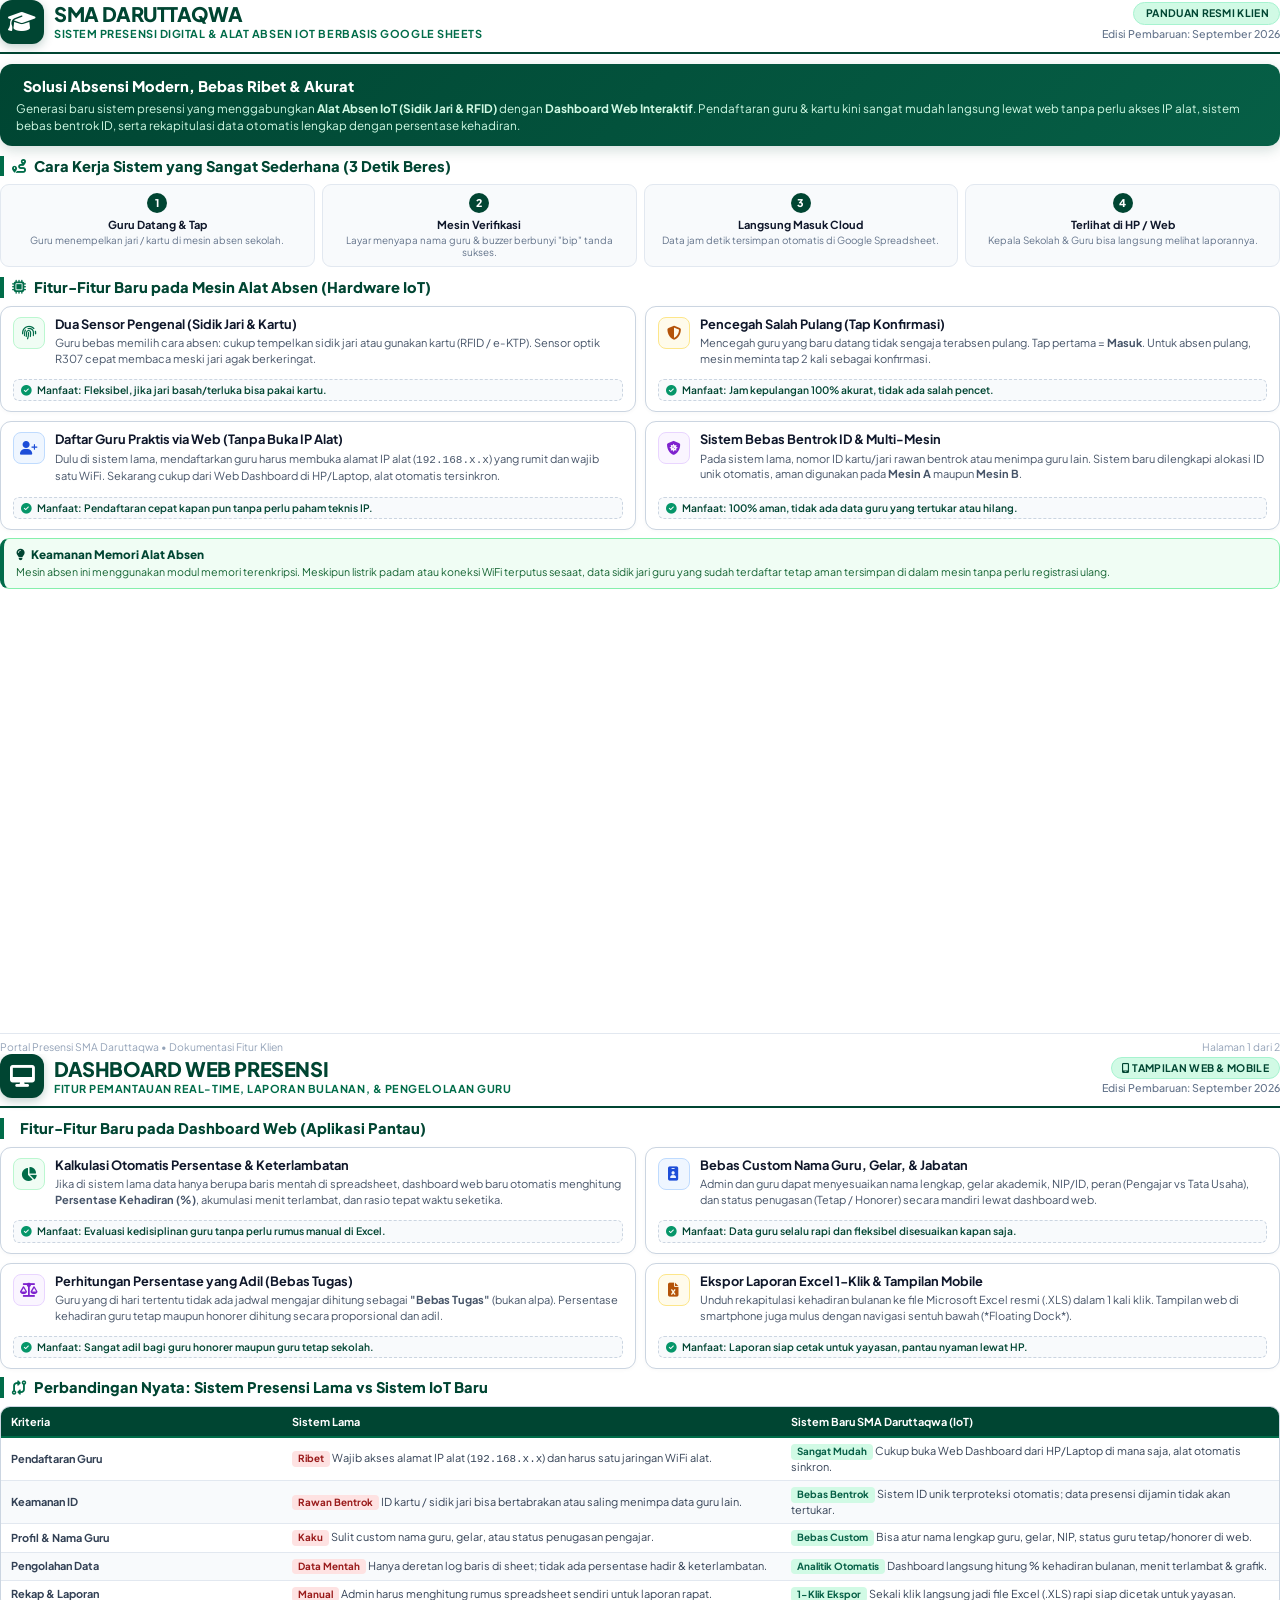
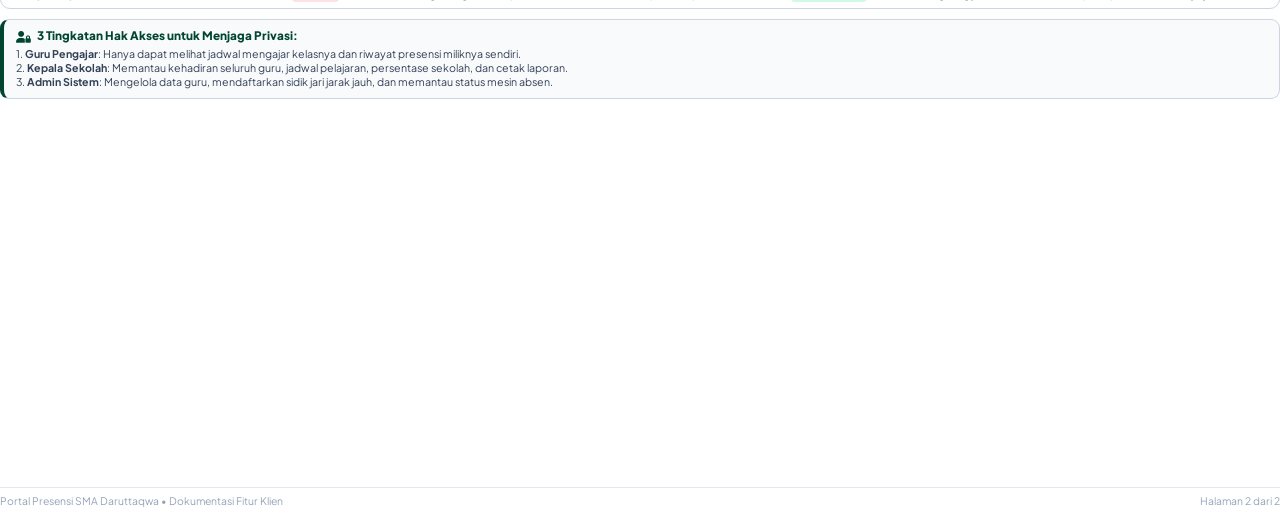
==== Brosur_Fitur_Presensi_SMA_Daruttaqwa.html @ 5dbf898b "feat: initial commit for Alat Absen IoT & Web Presensi Ecosystem" ====
<!DOCTYPE html>
<html lang="id">
<head>
  <meta charset="UTF-8">
  <title>Panduan & Daftar Fitur Baru - Sistem Presensi IoT SMA Daruttaqwa</title>
  <!-- Google Fonts: Plus Jakarta Sans -->
  <link rel="preconnect" href="https://fonts.googleapis.com">
  <link rel="preconnect" href="https://fonts.gstatic.com" crossorigin>
  <link href="https://fonts.googleapis.com/css2?family=Plus+Jakarta+Sans:wght@400;500;600;700;800&display=swap" rel="stylesheet">
  <!-- Font Awesome 6 Icons -->
  <link rel="stylesheet" href="https://cdnjs.cloudflare.com/ajax/libs/font-awesome/6.4.0/css/all.min.css">
  <style>
    @page {
      size: A4 portrait;
      margin: 9mm 11mm 9mm 11mm;
    }

    * {
      box-sizing: border-box;
      margin: 0;
      padding: 0;
      -webkit-print-color-adjust: exact !important;
      print-color-adjust: exact !important;
    }

    body {
      font-family: 'Plus Jakarta Sans', -apple-system, BlinkMacSystemFont, 'Segoe UI', Roboto, sans-serif;
      color: #1e293b;
      background: #ffffff;
      line-height: 1.4;
      font-size: 10pt;
    }

    .page {
      height: 279mm;
      max-height: 279mm;
      display: flex;
      flex-direction: column;
      justify-content: space-between;
      page-break-after: always;
      position: relative;
      overflow: hidden;
    }
    .page:last-child {
      page-break-after: avoid;
    }

    /* Header Banner */
    .doc-header {
      border-bottom: 2px solid #004532;
      padding-bottom: 8px;
      margin-bottom: 10px;
      display: flex;
      justify-content: space-between;
      align-items: center;
      flex-shrink: 0;
    }
    .doc-brand {
      display: flex;
      align-items: center;
      gap: 10px;
    }
    .brand-emblem {
      width: 44px;
      height: 44px;
      border-radius: 12px;
      background: #004532;
      color: #ffffff;
      display: flex;
      align-items: center;
      justify-content: center;
      font-size: 22px;
      box-shadow: 0 3px 10px rgba(0, 69, 50, 0.25);
    }
    .brand-title h1 {
      font-size: 15pt;
      font-weight: 800;
      color: #004532;
      letter-spacing: -0.02em;
      line-height: 1.15;
    }
    .brand-title p {
      font-size: 8.2pt;
      color: #006c49;
      font-weight: 700;
      text-transform: uppercase;
      letter-spacing: 0.05em;
      margin-top: 1px;
    }
    .doc-meta {
      text-align: right;
    }
    .badge-official {
      display: inline-block;
      background: #d1fae5;
      color: #004532;
      border: 1px solid #a7f3d0;
      padding: 3px 10px;
      border-radius: 20px;
      font-size: 7.8pt;
      font-weight: 700;
      text-transform: uppercase;
      letter-spacing: 0.03em;
    }
    .doc-meta .date-text {
      font-size: 8pt;
      color: #64748b;
      margin-top: 2px;
      font-weight: 500;
    }

    /* Executive Hero Box */
    .hero-summary {
      background: linear-gradient(135deg, #004532 0%, #065f46 100%);
      color: #ffffff;
      border-radius: 12px;
      padding: 12px 16px;
      margin-bottom: 10px;
      box-shadow: 0 4px 14px rgba(0, 69, 50, 0.18);
      flex-shrink: 0;
    }
    .hero-summary h2 {
      font-size: 11pt;
      font-weight: 800;
      margin-bottom: 3px;
      display: flex;
      align-items: center;
      gap: 7px;
      color: #ffffff;
    }
    .hero-summary p {
      font-size: 8.8pt;
      color: #d1fae5;
      line-height: 1.45;
    }

    /* Section Headings */
    .section-title {
      font-size: 11pt;
      font-weight: 800;
      color: #004532;
      margin: 8px 0 8px 0;
      display: flex;
      align-items: center;
      gap: 8px;
      border-left: 4px solid #006c49;
      padding-left: 8px;
      flex-shrink: 0;
    }
    .section-title i {
      font-size: 10.5pt;
      color: #006c49;
    }

    /* Grid of Feature Cards */
    .feature-grid {
      display: grid;
      grid-template-columns: 1fr 1fr;
      gap: 9px;
      margin-bottom: 8px;
      flex-shrink: 0;
    }

    .feature-card {
      background: #ffffff;
      border: 1px solid #cbd5e1;
      border-radius: 11px;
      padding: 10px 12px;
      box-shadow: 0 1px 4px rgba(0, 0, 0, 0.03);
      display: flex;
      flex-direction: column;
      justify-content: space-between;
    }
    .feature-card-header {
      display: flex;
      align-items: flex-start;
      gap: 10px;
      margin-bottom: 6px;
    }
    .feature-icon-box {
      width: 32px;
      height: 32px;
      border-radius: 8px;
      background: #f0fdf4;
      border: 1px solid #bbf7d0;
      color: #006c49;
      display: flex;
      align-items: center;
      justify-content: center;
      font-size: 14px;
      flex-shrink: 0;
    }
    .feature-icon-box.accent-orange {
      background: #fffbeb;
      border-color: #fde68a;
      color: #b45309;
    }
    .feature-icon-box.accent-blue {
      background: #eff6ff;
      border-color: #bfdbfe;
      color: #1d4ed8;
    }
    .feature-icon-box.accent-purple {
      background: #faf5ff;
      border-color: #e9d5ff;
      color: #7e22ce;
    }

    .feature-card-title {
      font-size: 9.6pt;
      font-weight: 700;
      color: #0f172a;
      line-height: 1.2;
    }
    .feature-card-desc {
      font-size: 8.3pt;
      color: #475569;
      line-height: 1.4;
      margin-top: 3px;
    }
    .feature-pill-benefit {
      margin-top: 7px;
      padding: 3px 7px;
      background: #f8fafc;
      border: 1px dashed #cbd5e1;
      border-radius: 6px;
      font-size: 7.7pt;
      color: #004532;
      font-weight: 600;
      display: flex;
      align-items: center;
      gap: 5px;
    }
    .feature-pill-benefit i {
      color: #059669;
      font-size: 8pt;
    }

    /* Highlight Comparison Table */
    .table-container {
      margin: 8px 0 10px 0;
      border: 1px solid #cbd5e1;
      border-radius: 10px;
      overflow: hidden;
      flex-shrink: 0;
    }
    table.compare-table {
      width: 100%;
      border-collapse: collapse;
      font-size: 8.2pt;
      text-align: left;
    }
    table.compare-table th {
      background: #004532;
      color: #ffffff;
      padding: 7px 10px;
      font-weight: 700;
      border-bottom: 2px solid #006c49;
    }
    table.compare-table td {
      padding: 6px 10px;
      border-bottom: 1px solid #e2e8f0;
      color: #334155;
      vertical-align: middle;
      line-height: 1.35;
    }
    table.compare-table tr:nth-child(even) td {
      background: #f8fafc;
    }
    table.compare-table tr:last-child td {
      border-bottom: none;
    }
    .tag-old {
      display: inline-block;
      padding: 1px 6px;
      background: #fee2e2;
      color: #991b1b;
      border-radius: 4px;
      font-size: 7.4pt;
      font-weight: 700;
    }
    .tag-new {
      display: inline-block;
      padding: 1px 6px;
      background: #d1fae5;
      color: #065f46;
      border-radius: 4px;
      font-size: 7.4pt;
      font-weight: 700;
    }

    /* Flow Step Pills */
    .flow-steps {
      display: flex;
      gap: 7px;
      margin-bottom: 10px;
      flex-shrink: 0;
    }
    .flow-step-item {
      flex: 1;
      background: #f8fafc;
      border: 1px solid #e2e8f0;
      border-radius: 9px;
      padding: 8px 6px;
      text-align: center;
    }
    .flow-number {
      width: 20px;
      height: 20px;
      border-radius: 50%;
      background: #004532;
      color: #ffffff;
      font-size: 8pt;
      font-weight: 800;
      display: flex;
      align-items: center;
      justify-content: center;
      margin: 0 auto 4px auto;
    }
    .flow-title {
      font-size: 8.3pt;
      font-weight: 700;
      color: #0f172a;
      margin-bottom: 1px;
    }
    .flow-desc {
      font-size: 7.4pt;
      color: #64748b;
      line-height: 1.25;
    }

    /* Callout Alert */
    .callout-box {
      background: #f0fdf4;
      border: 1px solid #86efac;
      border-left: 4px solid #006c49;
      border-radius: 9px;
      padding: 8px 12px;
      margin-top: 4px;
      flex-shrink: 0;
    }
    .callout-box h4 {
      font-size: 8.8pt;
      font-weight: 800;
      color: #004532;
      margin-bottom: 2px;
      display: flex;
      align-items: center;
      gap: 6px;
    }
    .callout-box p {
      font-size: 8pt;
      color: #166534;
      line-height: 1.35;
    }

    /* Footer Note */
    .doc-footer {
      border-top: 1px solid #e2e8f0;
      padding-top: 6px;
      margin-top: auto;
      display: flex;
      justify-content: space-between;
      align-items: center;
      font-size: 7.8pt;
      color: #94a3b8;
      flex-shrink: 0;
    }
  </style>
</head>
<body>

  <!-- ==================== HALAMAN 1: PENGANTAR & FITUR ALAT ABSEN ==================== -->
  <div class="page">
    <div>
      <div class="doc-header">
        <div class="doc-brand">
          <div class="brand-emblem">
            <i class="fa-solid fa-graduation-cap"></i>
          </div>
          <div class="brand-title">
            <h1>SMA DARUTTAQWA</h1>
            <p>Sistem Presensi Digital & Alat Absen IoT Berbasis Google Sheets</p>
          </div>
        </div>
        <div class="doc-meta">
          <span class="badge-official"><i class="fa-solid fa-shield-check"></i> Panduan Resmi Klien</span>
          <div class="date-text">Edisi Pembaruan: September 2026</div>
        </div>
      </div>

      <!-- Hero Summary -->
      <div class="hero-summary">
        <h2><i class="fa-solid fa-sparkles"></i> Solusi Absensi Modern, Bebas Ribet & Akurat</h2>
        <p>
          Generasi baru sistem presensi yang menggabungkan <strong>Alat Absen IoT (Sidik Jari & RFID)</strong> dengan <strong>Dashboard Web Interaktif</strong>. Pendaftaran guru & kartu kini sangat mudah langsung lewat web tanpa perlu akses IP alat, sistem bebas bentrok ID, serta rekapitulasi data otomatis lengkap dengan persentase kehadiran.
        </p>
      </div>

      <!-- Alur Kerja Sederhana -->
      <div class="section-title">
        <i class="fa-solid fa-route"></i>
        <span>Cara Kerja Sistem yang Sangat Sederhana (3 Detik Beres)</span>
      </div>

      <div class="flow-steps">
        <div class="flow-step-item">
          <div class="flow-number">1</div>
          <div class="flow-title">Guru Datang & Tap</div>
          <div class="flow-desc">Guru menempelkan jari / kartu di mesin absen sekolah.</div>
        </div>
        <div class="flow-step-item">
          <div class="flow-number">2</div>
          <div class="flow-title">Mesin Verifikasi</div>
          <div class="flow-desc">Layar menyapa nama guru & buzzer berbunyi "bip" tanda sukses.</div>
        </div>
        <div class="flow-step-item">
          <div class="flow-number">3</div>
          <div class="flow-title">Langsung Masuk Cloud</div>
          <div class="flow-desc">Data jam detik tersimpan otomatis di Google Spreadsheet.</div>
        </div>
        <div class="flow-step-item">
          <div class="flow-number">4</div>
          <div class="flow-title">Terlihat di HP / Web</div>
          <div class="flow-desc">Kepala Sekolah & Guru bisa langsung melihat laporannya.</div>
        </div>
      </div>

      <!-- Fitur Bagian 1: Alat Absen Fisik -->
      <div class="section-title">
        <i class="fa-solid fa-microchip"></i>
        <span>Fitur-Fitur Baru pada Mesin Alat Absen (Hardware IoT)</span>
      </div>

      <div class="feature-grid">
        <!-- Feature 1 -->
        <div class="feature-card">
          <div class="feature-card-header">
            <div class="feature-icon-box">
              <i class="fa-solid fa-fingerprint"></i>
            </div>
            <div>
              <div class="feature-card-title">Dua Sensor Pengenal (Sidik Jari & Kartu)</div>
              <div class="feature-card-desc">
                Guru bebas memilih cara absen: cukup tempelkan sidik jari atau gunakan kartu (RFID / e-KTP). Sensor optik R307 cepat membaca meski jari agak berkeringat.
              </div>
            </div>
          </div>
          <div class="feature-pill-benefit">
            <i class="fa-solid fa-check-circle"></i>
            <span>Manfaat: Fleksibel, jika jari basah/terluka bisa pakai kartu.</span>
          </div>
        </div>

        <!-- Feature 2 -->
        <div class="feature-card">
          <div class="feature-card-header">
            <div class="feature-icon-box accent-orange">
              <i class="fa-solid fa-shield-halved"></i>
            </div>
            <div>
              <div class="feature-card-title">Pencegah Salah Pulang (Tap Konfirmasi)</div>
              <div class="feature-card-desc">
                Mencegah guru yang baru datang tidak sengaja terabsen pulang. Tap pertama = <strong>Masuk</strong>. Untuk absen pulang, mesin meminta tap 2 kali sebagai konfirmasi.
              </div>
            </div>
          </div>
          <div class="feature-pill-benefit">
            <i class="fa-solid fa-check-circle"></i>
            <span>Manfaat: Jam kepulangan 100% akurat, tidak ada salah pencet.</span>
          </div>
        </div>

        <!-- Feature 3 -->
        <div class="feature-card">
          <div class="feature-card-header">
            <div class="feature-icon-box accent-blue">
              <i class="fa-solid fa-user-plus"></i>
            </div>
            <div>
              <div class="feature-card-title">Daftar Guru Praktis via Web (Tanpa Buka IP Alat)</div>
              <div class="feature-card-desc">
                Dulu di sistem lama, mendaftarkan guru harus membuka alamat IP alat (<code>192.168.x.x</code>) yang rumit dan wajib satu WiFi. Sekarang cukup dari Web Dashboard di HP/Laptop, alat otomatis tersinkron.
              </div>
            </div>
          </div>
          <div class="feature-pill-benefit">
            <i class="fa-solid fa-check-circle"></i>
            <span>Manfaat: Pendaftaran cepat kapan pun tanpa perlu paham teknis IP.</span>
          </div>
        </div>

        <!-- Feature 4 -->
        <div class="feature-card">
          <div class="feature-card-header">
            <div class="feature-icon-box accent-purple">
              <i class="fa-solid fa-shield-virus"></i>
            </div>
            <div>
              <div class="feature-card-title">Sistem Bebas Bentrok ID & Multi-Mesin</div>
              <div class="feature-card-desc">
                Pada sistem lama, nomor ID kartu/jari rawan bentrok atau menimpa guru lain. Sistem baru dilengkapi alokasi ID unik otomatis, aman digunakan pada <strong>Mesin A</strong> maupun <strong>Mesin B</strong>.
              </div>
            </div>
          </div>
          <div class="feature-pill-benefit">
            <i class="fa-solid fa-check-circle"></i>
            <span>Manfaat: 100% aman, tidak ada data guru yang tertukar atau hilang.</span>
          </div>
        </div>
      </div>

      <div class="callout-box">
        <h4><i class="fa-solid fa-lightbulb"></i> Keamanan Memori Alat Absen</h4>
        <p>Mesin absen ini menggunakan modul memori terenkripsi. Meskipun listrik padam atau koneksi WiFi terputus sesaat, data sidik jari guru yang sudah terdaftar tetap aman tersimpan di dalam mesin tanpa perlu registrasi ulang.</p>
      </div>
    </div>

    <div class="doc-footer">
      <span>Portal Presensi SMA Daruttaqwa &bull; Dokumentasi Fitur Klien</span>
      <span>Halaman 1 dari 2</span>
    </div>
  </div>

  <!-- ==================== HALAMAN 2: FITUR WEB DASHBOARD & PERBANDINGAN ==================== -->
  <div class="page">
    <div>
      <div class="doc-header">
        <div class="doc-brand">
          <div class="brand-emblem">
            <i class="fa-solid fa-desktop"></i>
          </div>
          <div class="brand-title">
            <h1>DASHBOARD WEB PRESENSI</h1>
            <p>Fitur Pemantauan Real-Time, Laporan Bulanan, & Pengelolaan Guru</p>
          </div>
        </div>
        <div class="doc-meta">
          <span class="badge-official"><i class="fa-solid fa-mobile-screen"></i> Tampilan Web & Mobile</span>
          <div class="date-text">Edisi Pembaruan: September 2026</div>
        </div>
      </div>

      <!-- Fitur Bagian 2: Web Dashboard -->
      <div class="section-title">
        <i class="fa-solid fa-browser"></i>
        <span>Fitur-Fitur Baru pada Dashboard Web (Aplikasi Pantau)</span>
      </div>

      <div class="feature-grid">
        <!-- Feature 5 -->
        <div class="feature-card">
          <div class="feature-card-header">
            <div class="feature-icon-box">
              <i class="fa-solid fa-chart-pie"></i>
            </div>
            <div>
              <div class="feature-card-title">Kalkulasi Otomatis Persentase & Keterlambatan</div>
              <div class="feature-card-desc">
                Jika di sistem lama data hanya berupa baris mentah di spreadsheet, dashboard web baru otomatis menghitung <strong>Persentase Kehadiran (%)</strong>, akumulasi menit terlambat, dan rasio tepat waktu seketika.
              </div>
            </div>
          </div>
          <div class="feature-pill-benefit">
            <i class="fa-solid fa-check-circle"></i>
            <span>Manfaat: Evaluasi kedisiplinan guru tanpa perlu rumus manual di Excel.</span>
          </div>
        </div>

        <!-- Feature 6 -->
        <div class="feature-card">
          <div class="feature-card-header">
            <div class="feature-icon-box accent-blue">
              <i class="fa-solid fa-id-badge"></i>
            </div>
            <div>
              <div class="feature-card-title">Bebas Custom Nama Guru, Gelar, & Jabatan</div>
              <div class="feature-card-desc">
                Admin dan guru dapat menyesuaikan nama lengkap, gelar akademik, NIP/ID, peran (Pengajar vs Tata Usaha), dan status penugasan (Tetap / Honorer) secara mandiri lewat dashboard web.
              </div>
            </div>
          </div>
          <div class="feature-pill-benefit">
            <i class="fa-solid fa-check-circle"></i>
            <span>Manfaat: Data guru selalu rapi dan fleksibel disesuaikan kapan saja.</span>
          </div>
        </div>

        <!-- Feature 7 -->
        <div class="feature-card">
          <div class="feature-card-header">
            <div class="feature-icon-box accent-purple">
              <i class="fa-solid fa-scale-balanced"></i>
            </div>
            <div>
              <div class="feature-card-title">Perhitungan Persentase yang Adil (Bebas Tugas)</div>
              <div class="feature-card-desc">
                Guru yang di hari tertentu tidak ada jadwal mengajar dihitung sebagai <strong>"Bebas Tugas"</strong> (bukan alpa). Persentase kehadiran guru tetap maupun honorer dihitung secara proporsional dan adil.
              </div>
            </div>
          </div>
          <div class="feature-pill-benefit">
            <i class="fa-solid fa-check-circle"></i>
            <span>Manfaat: Sangat adil bagi guru honorer maupun guru tetap sekolah.</span>
          </div>
        </div>

        <!-- Feature 8 -->
        <div class="feature-card">
          <div class="feature-card-header">
            <div class="feature-icon-box accent-orange">
              <i class="fa-solid fa-file-excel"></i>
            </div>
            <div>
              <div class="feature-card-title">Ekspor Laporan Excel 1-Klik & Tampilan Mobile</div>
              <div class="feature-card-desc">
                Unduh rekapitulasi kehadiran bulanan ke file Microsoft Excel resmi (.XLS) dalam 1 kali klik. Tampilan web di smartphone juga mulus dengan navigasi sentuh bawah (*Floating Dock*).
              </div>
            </div>
          </div>
          <div class="feature-pill-benefit">
            <i class="fa-solid fa-check-circle"></i>
            <span>Manfaat: Laporan siap cetak untuk yayasan, pantau nyaman lewat HP.</span>
          </div>
        </div>
      </div>

      <!-- Perbandingan Mesin Jadul vs Sistem Baru IoT -->
      <div class="section-title">
        <i class="fa-solid fa-code-compare"></i>
        <span>Perbandingan Nyata: Sistem Presensi Lama vs Sistem IoT Baru</span>
      </div>

      <div class="table-container">
        <table class="compare-table">
          <thead>
            <tr>
              <th style="width: 22%;">Kriteria</th>
              <th style="width: 39%;">Sistem Lama</th>
              <th style="width: 39%;">Sistem Baru SMA Daruttaqwa (IoT)</th>
            </tr>
          </thead>
          <tbody>
            <tr>
              <td><strong>Pendaftaran Guru</strong></td>
              <td><span class="tag-old">Ribet</span> Wajib akses alamat IP alat (<code>192.168.x.x</code>) dan harus satu jaringan WiFi alat.</td>
              <td><span class="tag-new">Sangat Mudah</span> Cukup buka Web Dashboard dari HP/Laptop di mana saja, alat otomatis sinkron.</td>
            </tr>
            <tr>
              <td><strong>Keamanan ID</strong></td>
              <td><span class="tag-old">Rawan Bentrok</span> ID kartu / sidik jari bisa bertabrakan atau saling menimpa data guru lain.</td>
              <td><span class="tag-new">Bebas Bentrok</span> Sistem ID unik terproteksi otomatis; data presensi dijamin tidak akan tertukar.</td>
            </tr>
            <tr>
              <td><strong>Profil & Nama Guru</strong></td>
              <td><span class="tag-old">Kaku</span> Sulit custom nama guru, gelar, atau status penugasan pengajar.</td>
              <td><span class="tag-new">Bebas Custom</span> Bisa atur nama lengkap guru, gelar, NIP, status guru tetap/honorer di web.</td>
            </tr>
            <tr>
              <td><strong>Pengolahan Data</strong></td>
              <td><span class="tag-old">Data Mentah</span> Hanya deretan log baris di sheet; tidak ada persentase hadir & keterlambatan.</td>
              <td><span class="tag-new">Analitik Otomatis</span> Dashboard langsung hitung % kehadiran bulanan, menit terlambat & grafik.</td>
            </tr>
            <tr>
              <td><strong>Rekap & Laporan</strong></td>
              <td><span class="tag-old">Manual</span> Admin harus menghitung rumus spreadsheet sendiri untuk laporan rapat.</td>
              <td><span class="tag-new">1-Klik Ekspor</span> Sekali klik langsung jadi file Excel (.XLS) rapi siap dicetak untuk yayasan.</td>
            </tr>
          </tbody>
        </table>
      </div>

      <!-- Ringkasan Hak Akses Akun -->
      <div class="callout-box" style="background: #f8fafc; border-color: #cbd5e1; border-left-color: #004532;">
        <h4><i class="fa-solid fa-user-lock"></i> 3 Tingkatan Hak Akses untuk Menjaga Privasi:</h4>
        <p style="color: #334155; margin-top: 2px;">
          1. <strong>Guru Pengajar</strong>: Hanya dapat melihat jadwal mengajar kelasnya dan riwayat presensi miliknya sendiri.<br>
          2. <strong>Kepala Sekolah</strong>: Memantau kehadiran seluruh guru, jadwal pelajaran, persentase sekolah, dan cetak laporan.<br>
          3. <strong>Admin Sistem</strong>: Mengelola data guru, mendaftarkan sidik jari jarak jauh, dan memantau status mesin absen.
        </p>
      </div>
    </div>

    <div class="doc-footer">
      <span>Portal Presensi SMA Daruttaqwa &bull; Dokumentasi Fitur Klien</span>
      <span>Halaman 2 dari 2</span>
    </div>
  </div>

</body>
</html>
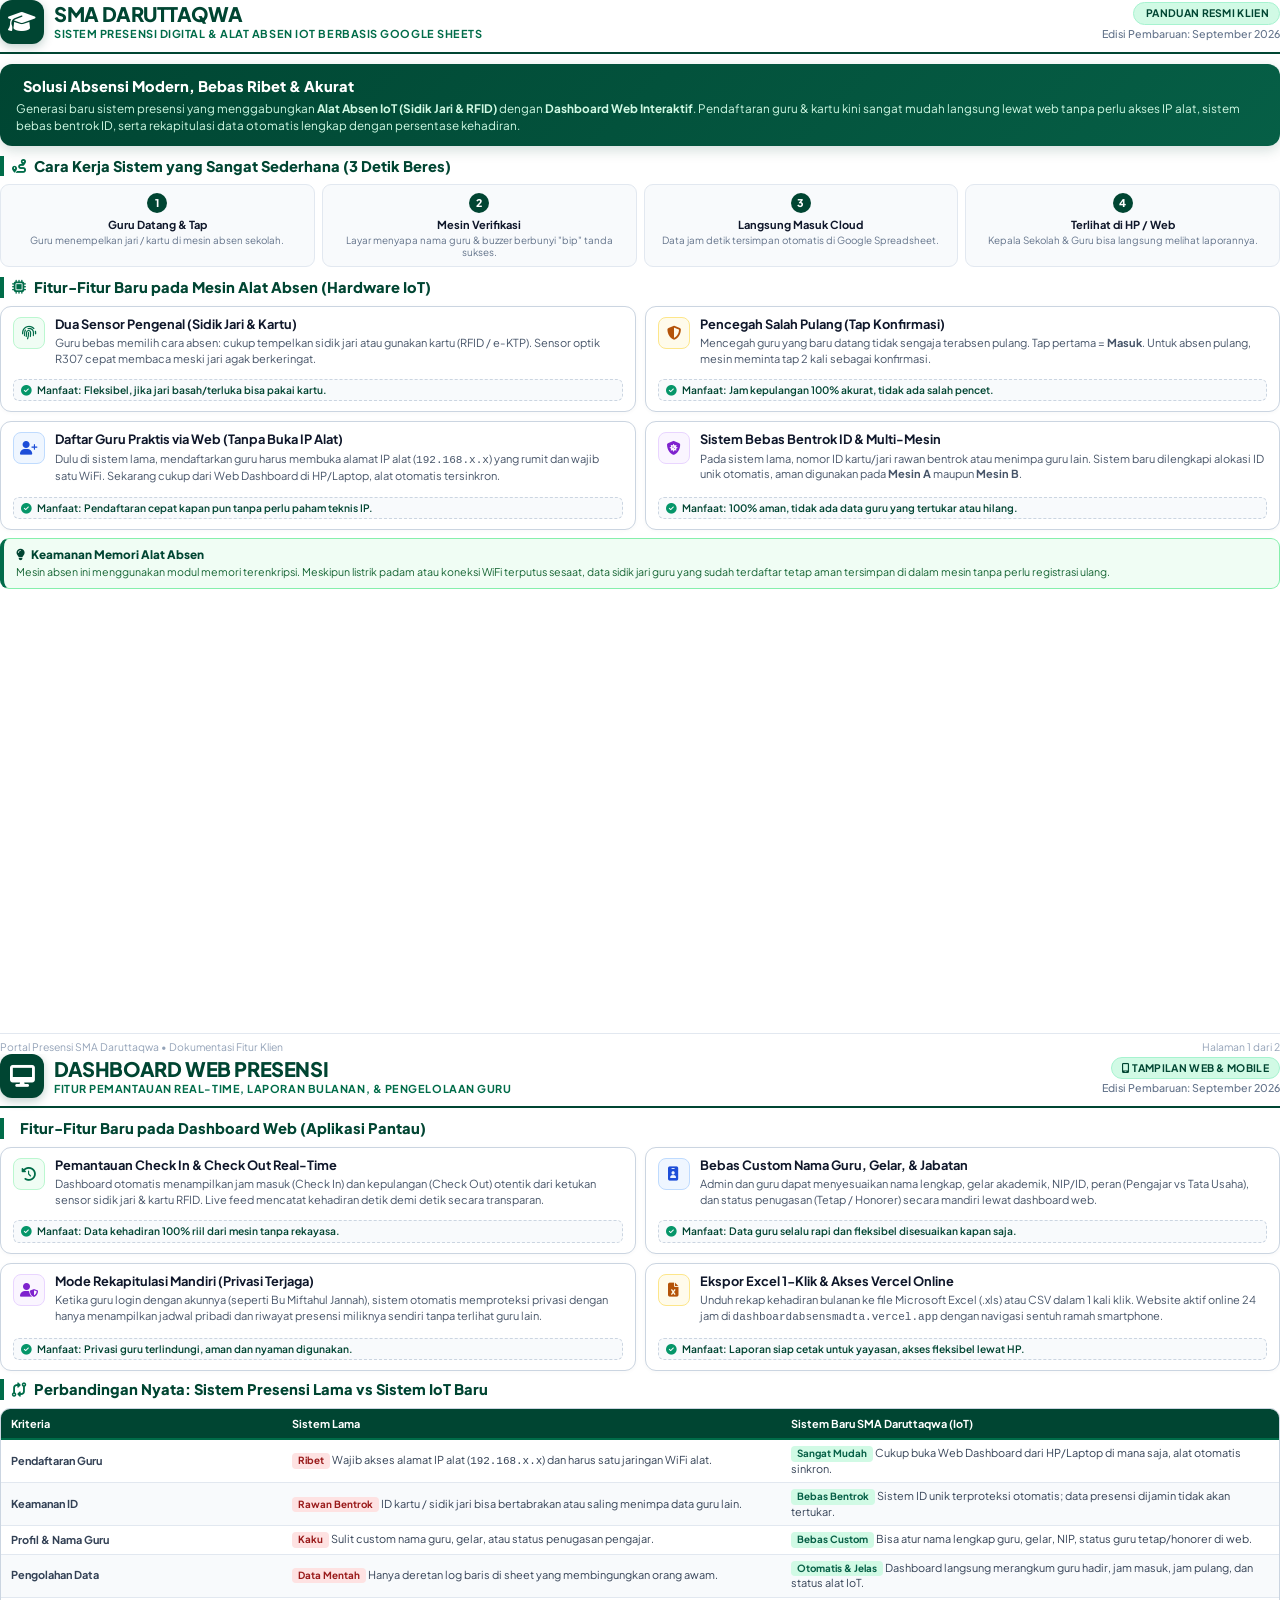
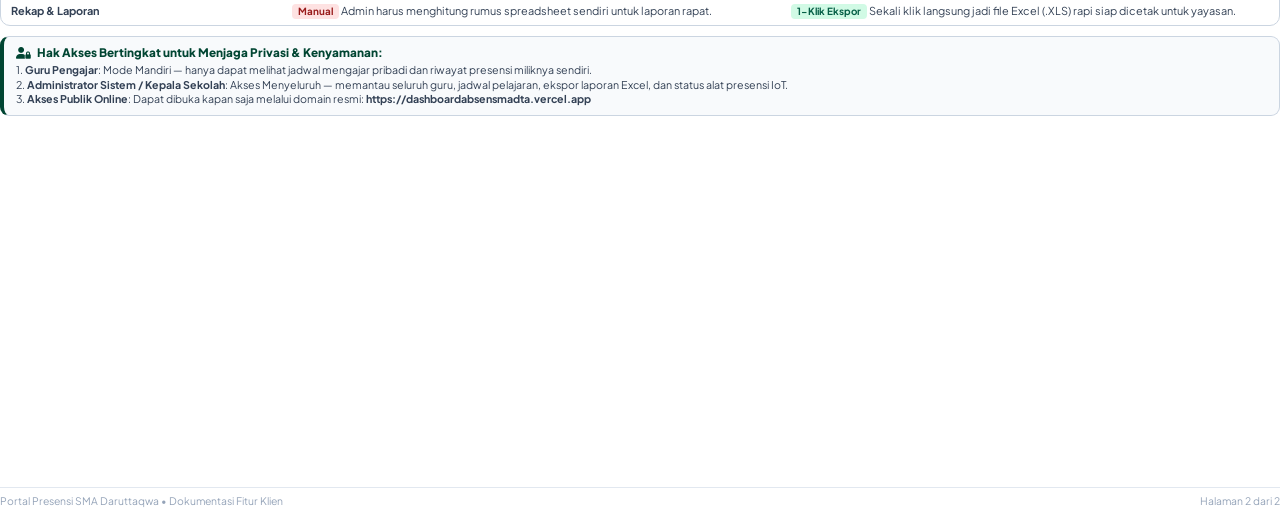
==== commit 2cfc23a1: "docs: create and publish comprehensive 2-page PDF guide explaining all dashboard features for genera" ====
--- a/Brosur_Fitur_Presensi_SMA_Daruttaqwa.html
+++ b/Brosur_Fitur_Presensi_SMA_Daruttaqwa.html
@@ -552,18 +552,18 @@
         <div class="feature-card">
           <div class="feature-card-header">
             <div class="feature-icon-box">
-              <i class="fa-solid fa-chart-pie"></i>
-            </div>
-            <div>
-              <div class="feature-card-title">Kalkulasi Otomatis Persentase & Keterlambatan</div>
-              <div class="feature-card-desc">
-                Jika di sistem lama data hanya berupa baris mentah di spreadsheet, dashboard web baru otomatis menghitung <strong>Persentase Kehadiran (%)</strong>, akumulasi menit terlambat, dan rasio tepat waktu seketika.
-              </div>
-            </div>
-          </div>
-          <div class="feature-pill-benefit">
-            <i class="fa-solid fa-check-circle"></i>
-            <span>Manfaat: Evaluasi kedisiplinan guru tanpa perlu rumus manual di Excel.</span>
+              <i class="fa-solid fa-clock-rotate-left"></i>
+            </div>
+            <div>
+              <div class="feature-card-title">Pemantauan Check In & Check Out Real-Time</div>
+              <div class="feature-card-desc">
+                Dashboard otomatis menampilkan jam masuk (Check In) dan kepulangan (Check Out) otentik dari ketukan sensor sidik jari & kartu RFID. Live feed mencatat kehadiran detik demi detik secara transparan.
+              </div>
+            </div>
+          </div>
+          <div class="feature-pill-benefit">
+            <i class="fa-solid fa-check-circle"></i>
+            <span>Manfaat: Data kehadiran 100% riil dari mesin tanpa rekayasa.</span>
           </div>
         </div>
 
@@ -590,18 +590,18 @@
         <div class="feature-card">
           <div class="feature-card-header">
             <div class="feature-icon-box accent-purple">
-              <i class="fa-solid fa-scale-balanced"></i>
-            </div>
-            <div>
-              <div class="feature-card-title">Perhitungan Persentase yang Adil (Bebas Tugas)</div>
-              <div class="feature-card-desc">
-                Guru yang di hari tertentu tidak ada jadwal mengajar dihitung sebagai <strong>"Bebas Tugas"</strong> (bukan alpa). Persentase kehadiran guru tetap maupun honorer dihitung secara proporsional dan adil.
-              </div>
-            </div>
-          </div>
-          <div class="feature-pill-benefit">
-            <i class="fa-solid fa-check-circle"></i>
-            <span>Manfaat: Sangat adil bagi guru honorer maupun guru tetap sekolah.</span>
+              <i class="fa-solid fa-user-shield"></i>
+            </div>
+            <div>
+              <div class="feature-card-title">Mode Rekapitulasi Mandiri (Privasi Terjaga)</div>
+              <div class="feature-card-desc">
+                Ketika guru login dengan akunnya (seperti Bu Miftahul Jannah), sistem otomatis memproteksi privasi dengan hanya menampilkan jadwal pribadi dan riwayat presensi miliknya sendiri tanpa terlihat guru lain.
+              </div>
+            </div>
+          </div>
+          <div class="feature-pill-benefit">
+            <i class="fa-solid fa-check-circle"></i>
+            <span>Manfaat: Privasi guru terlindungi, aman dan nyaman digunakan.</span>
           </div>
         </div>
 
@@ -612,15 +612,15 @@
               <i class="fa-solid fa-file-excel"></i>
             </div>
             <div>
-              <div class="feature-card-title">Ekspor Laporan Excel 1-Klik & Tampilan Mobile</div>
-              <div class="feature-card-desc">
-                Unduh rekapitulasi kehadiran bulanan ke file Microsoft Excel resmi (.XLS) dalam 1 kali klik. Tampilan web di smartphone juga mulus dengan navigasi sentuh bawah (*Floating Dock*).
-              </div>
-            </div>
-          </div>
-          <div class="feature-pill-benefit">
-            <i class="fa-solid fa-check-circle"></i>
-            <span>Manfaat: Laporan siap cetak untuk yayasan, pantau nyaman lewat HP.</span>
+              <div class="feature-card-title">Ekspor Excel 1-Klik & Akses Vercel Online</div>
+              <div class="feature-card-desc">
+                Unduh rekap kehadiran bulanan ke file Microsoft Excel (.xls) atau CSV dalam 1 kali klik. Website aktif online 24 jam di <code>dashboardabsensmadta.vercel.app</code> dengan navigasi sentuh ramah smartphone.
+              </div>
+            </div>
+          </div>
+          <div class="feature-pill-benefit">
+            <i class="fa-solid fa-check-circle"></i>
+            <span>Manfaat: Laporan siap cetak untuk yayasan, akses fleksibel lewat HP.</span>
           </div>
         </div>
       </div>
@@ -658,8 +658,8 @@
             </tr>
             <tr>
               <td><strong>Pengolahan Data</strong></td>
-              <td><span class="tag-old">Data Mentah</span> Hanya deretan log baris di sheet; tidak ada persentase hadir & keterlambatan.</td>
-              <td><span class="tag-new">Analitik Otomatis</span> Dashboard langsung hitung % kehadiran bulanan, menit terlambat & grafik.</td>
+              <td><span class="tag-old">Data Mentah</span> Hanya deretan log baris di sheet yang membingungkan orang awam.</td>
+              <td><span class="tag-new">Otomatis & Jelas</span> Dashboard langsung merangkum guru hadir, jam masuk, jam pulang, dan status alat IoT.</td>
             </tr>
             <tr>
               <td><strong>Rekap & Laporan</strong></td>
@@ -672,11 +672,11 @@
 
       <!-- Ringkasan Hak Akses Akun -->
       <div class="callout-box" style="background: #f8fafc; border-color: #cbd5e1; border-left-color: #004532;">
-        <h4><i class="fa-solid fa-user-lock"></i> 3 Tingkatan Hak Akses untuk Menjaga Privasi:</h4>
+        <h4><i class="fa-solid fa-user-lock"></i> Hak Akses Bertingkat untuk Menjaga Privasi & Kenyamanan:</h4>
         <p style="color: #334155; margin-top: 2px;">
-          1. <strong>Guru Pengajar</strong>: Hanya dapat melihat jadwal mengajar kelasnya dan riwayat presensi miliknya sendiri.<br>
-          2. <strong>Kepala Sekolah</strong>: Memantau kehadiran seluruh guru, jadwal pelajaran, persentase sekolah, dan cetak laporan.<br>
-          3. <strong>Admin Sistem</strong>: Mengelola data guru, mendaftarkan sidik jari jarak jauh, dan memantau status mesin absen.
+          1. <strong>Guru Pengajar</strong>: Mode Mandiri — hanya dapat melihat jadwal mengajar pribadi dan riwayat presensi miliknya sendiri.<br>
+          2. <strong>Administrator Sistem / Kepala Sekolah</strong>: Akses Menyeluruh — memantau seluruh guru, jadwal pelajaran, ekspor laporan Excel, dan status alat presensi IoT.<br>
+          3. <strong>Akses Publik Online</strong>: Dapat dibuka kapan saja melalui domain resmi: <strong>https://dashboardabsensmadta.vercel.app</strong>
         </p>
       </div>
     </div>
